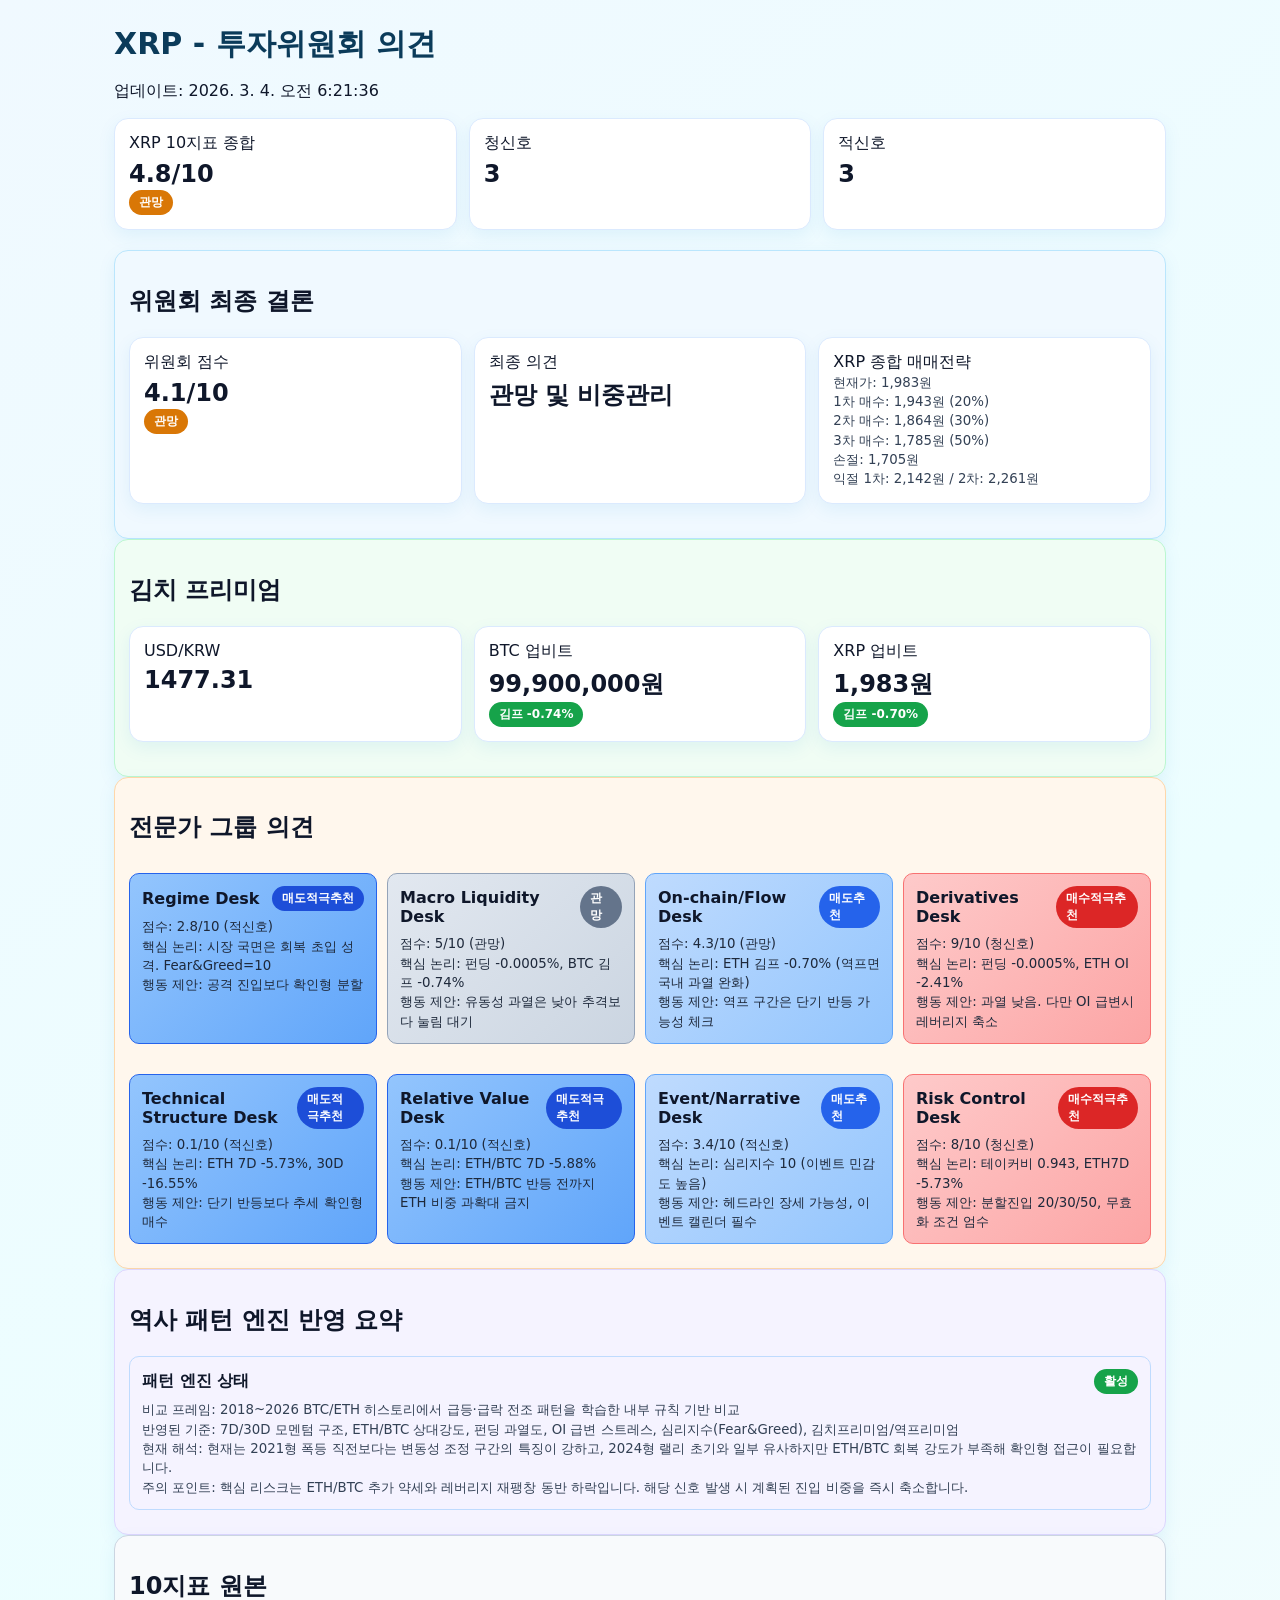
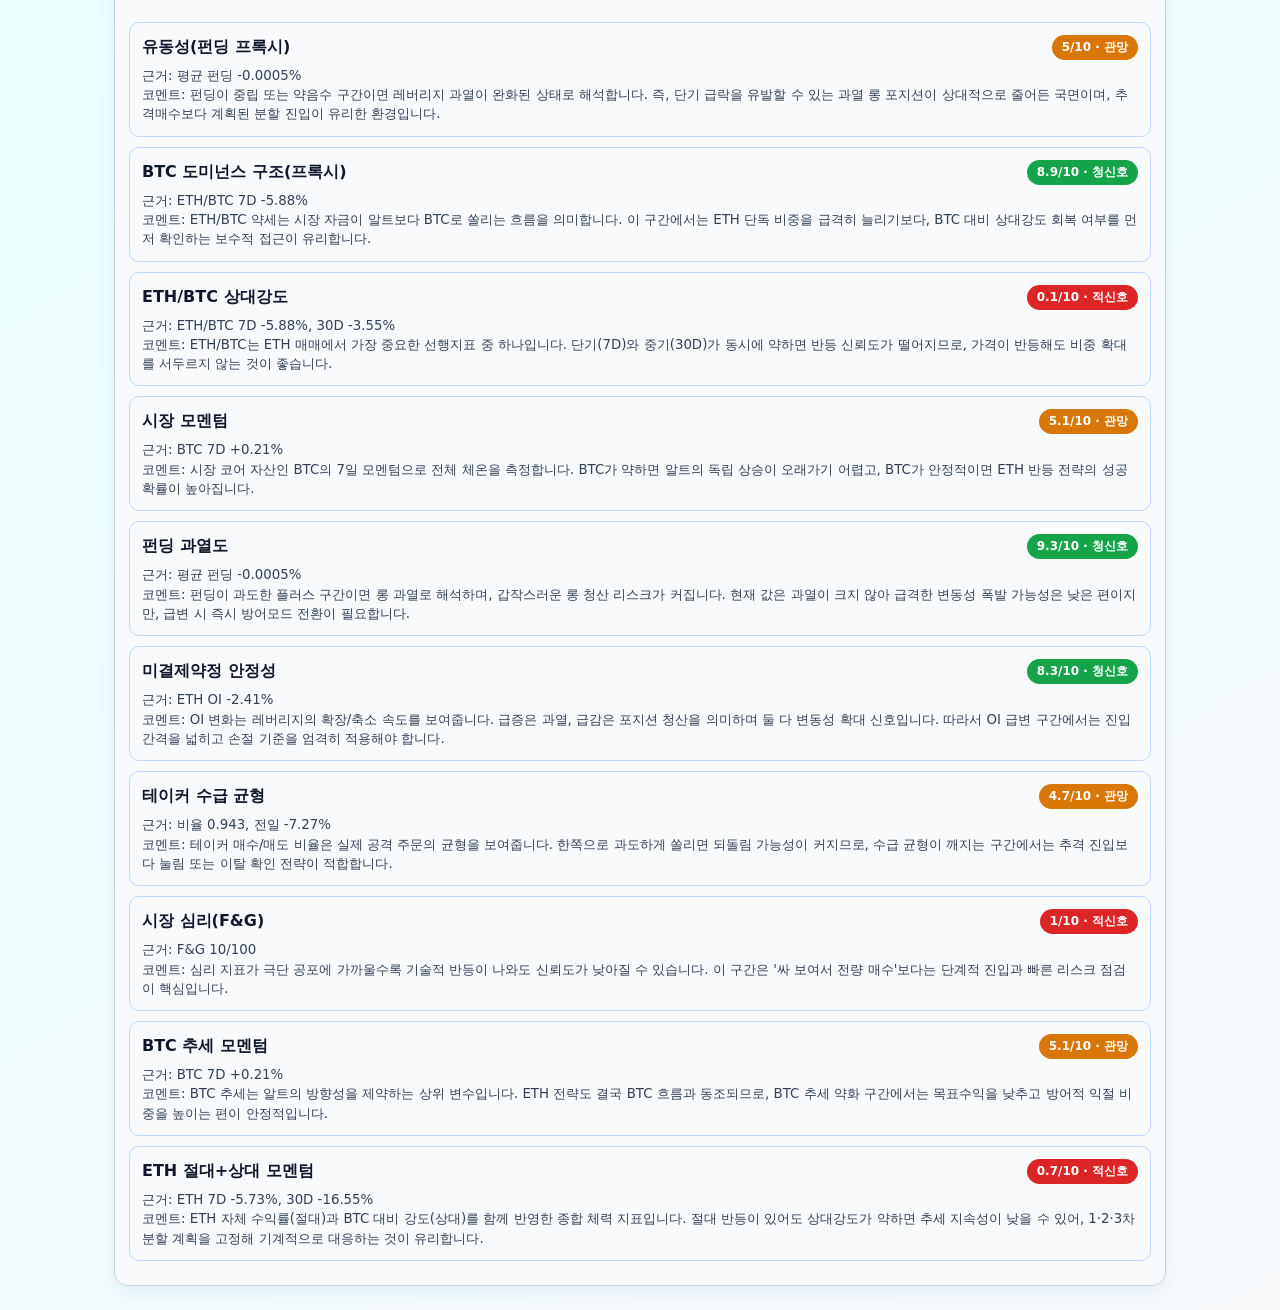
==== index.html @ 7f41475f "Differentiate section group colors and simplify expert heading" ====
<!doctype html>
<html lang="ko">
<head>
  <meta charset="UTF-8" />
  <meta name="viewport" content="width=device-width, initial-scale=1.0" />
  <title>코인 - 투자위원회 의견</title>
  <link rel="stylesheet" href="styles.css?v=9" />
</head>
<body>
  <main class="wrap">
    <header class="hero">
      <h1>🧠 ETH 투자위원회 상황실 v2</h1>
      <p id="generatedAt">로딩 중...</p>
    </header>

    <section class="summary" id="summary"></section>

    <section class="panel panel-committee">
      <h2>위원회 최종 결론</h2>
      <div id="committeeTop" class="summary"></div>
    </section>

    <section class="panel panel-kimchi">
      <h2>김치 프리미엄</h2>
      <div id="kimchi" class="summary"></div>
    </section>

    <section class="panel panel-desks">
      <h2>전문가 그룹 의견</h2>
      <div id="desks" class="desk-grid"></div>
    </section>

    <section class="panel panel-history">
      <h2>역사 패턴 엔진 반영 요약</h2>
      <div id="historyModel" class="list"></div>
    </section>

    <section class="panel panel-indicators">
      <h2>10지표 원본</h2>
      <div id="cryptoIndicators" class="list"></div>
    </section>
  </main>

  <script src="app.js?v=8"></script>
</body>
</html>
---- styles.css ----
*{box-sizing:border-box}
body{font-family:Inter,system-ui,-apple-system,Segoe UI,Roboto,sans-serif;margin:0;background:linear-gradient(145deg,#f0f9ff,#ecfeff 45%,#f8fafc);color:#0f172a}
.wrap{max-width:1100px;margin:0 auto;padding:24px}
.hero{margin-bottom:16px}.hero h1{margin:0 0 6px;font-size:30px;color:#0b3b5a}
.summary{display:grid;grid-template-columns:repeat(auto-fit,minmax(220px,1fr));gap:12px;margin:14px 0 20px}
.card,.panel{background:#ffffff;border:1px solid #dbeafe;border-radius:14px;padding:14px;box-shadow:0 6px 18px rgba(2,132,199,.08)}
.panel-committee{background:#f0f9ff;border-color:#bae6fd}
.panel-kimchi{background:#f0fdf4;border-color:#bbf7d0}
.panel-desks{background:#fff7ed;border-color:#fed7aa}
.panel-history{background:#f5f3ff;border-color:#ddd6fe}
.panel-indicators{background:#f8fafc;border-color:#cbd5e1}
.card h3{margin:6px 0 2px;font-size:24px;color:#0f172a}
.badge{display:inline-block;padding:4px 10px;border-radius:999px;font-size:12px;font-weight:800;color:#fff}
.g{background:#16a34a}.w{background:#d97706}.r{background:#dc2626}
.desk-grid{display:grid;grid-template-columns:repeat(4,1fr);gap:10px}
@media (max-width:1000px){.desk-grid{grid-template-columns:repeat(2,1fr)}}
@media (max-width:620px){.desk-grid{grid-template-columns:1fr}}
.list .item,.desk-item{padding:12px;border-radius:10px;border:1px solid #bfdbfe;margin:10px 0}
.item .top,.desk-item .top{display:flex;justify-content:space-between;gap:8px;align-items:center;margin-bottom:6px}
small{color:#334155;display:block;line-height:1.45}
ul{margin:6px 0 0 18px;padding:0}

/* 전문가 칸 전체 색상 */
.rec-strong-buy{background:linear-gradient(135deg,#fecaca,#fca5a5);border-color:#f87171}
.rec-buy{background:linear-gradient(135deg,#fde68a,#fcd34d);border-color:#f59e0b}
.rec-hold{background:linear-gradient(135deg,#e2e8f0,#cbd5e1);border-color:#94a3b8}
.rec-sell{background:linear-gradient(135deg,#bfdbfe,#93c5fd);border-color:#60a5fa}
.rec-strong-sell{background:linear-gradient(135deg,#93c5fd,#60a5fa);border-color:#2563eb}

.rec-strong-buy .badge{background:#dc2626}
.rec-buy .badge{background:#d97706}
.rec-hold .badge{background:#64748b}
.rec-sell .badge{background:#2563eb}
.rec-strong-sell .badge{background:#1d4ed8}

.rec-strong-buy small,.rec-buy small,.rec-hold small,.rec-sell small,.rec-strong-sell small{color:#1e293b}
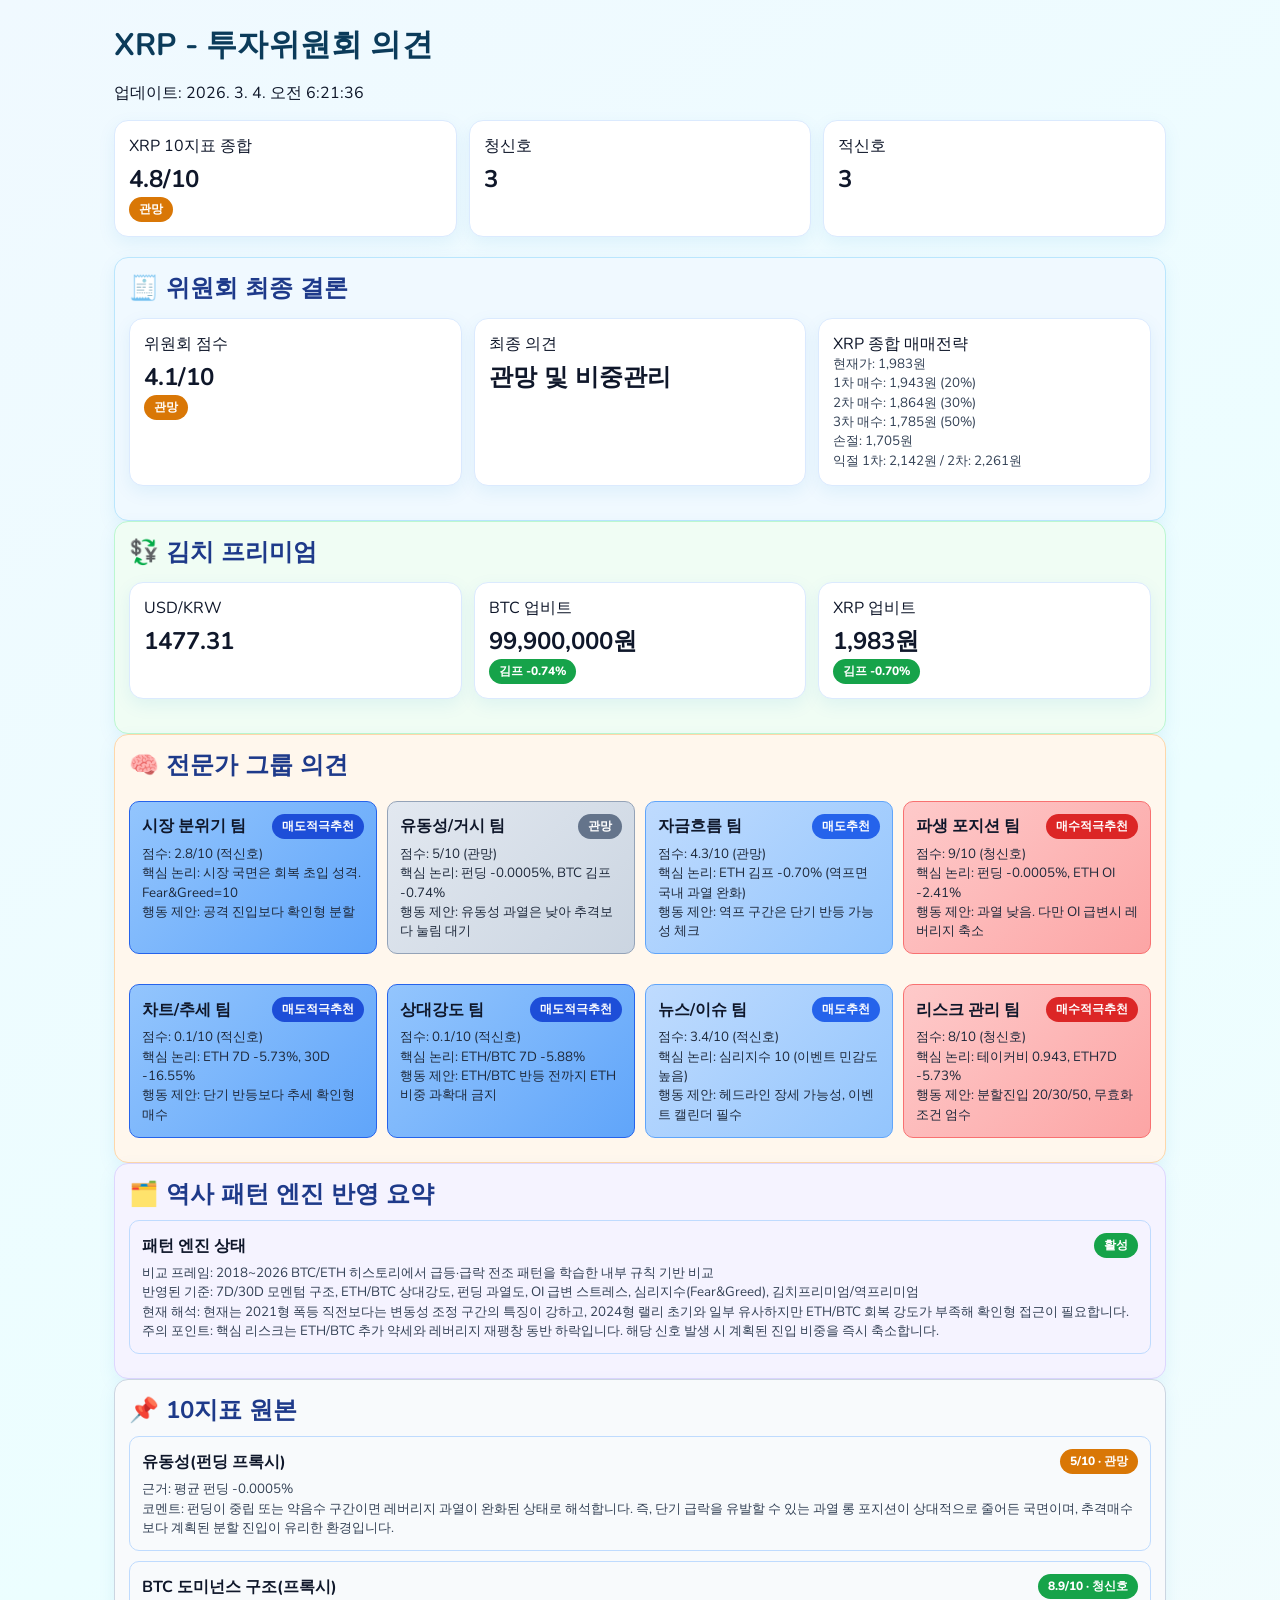
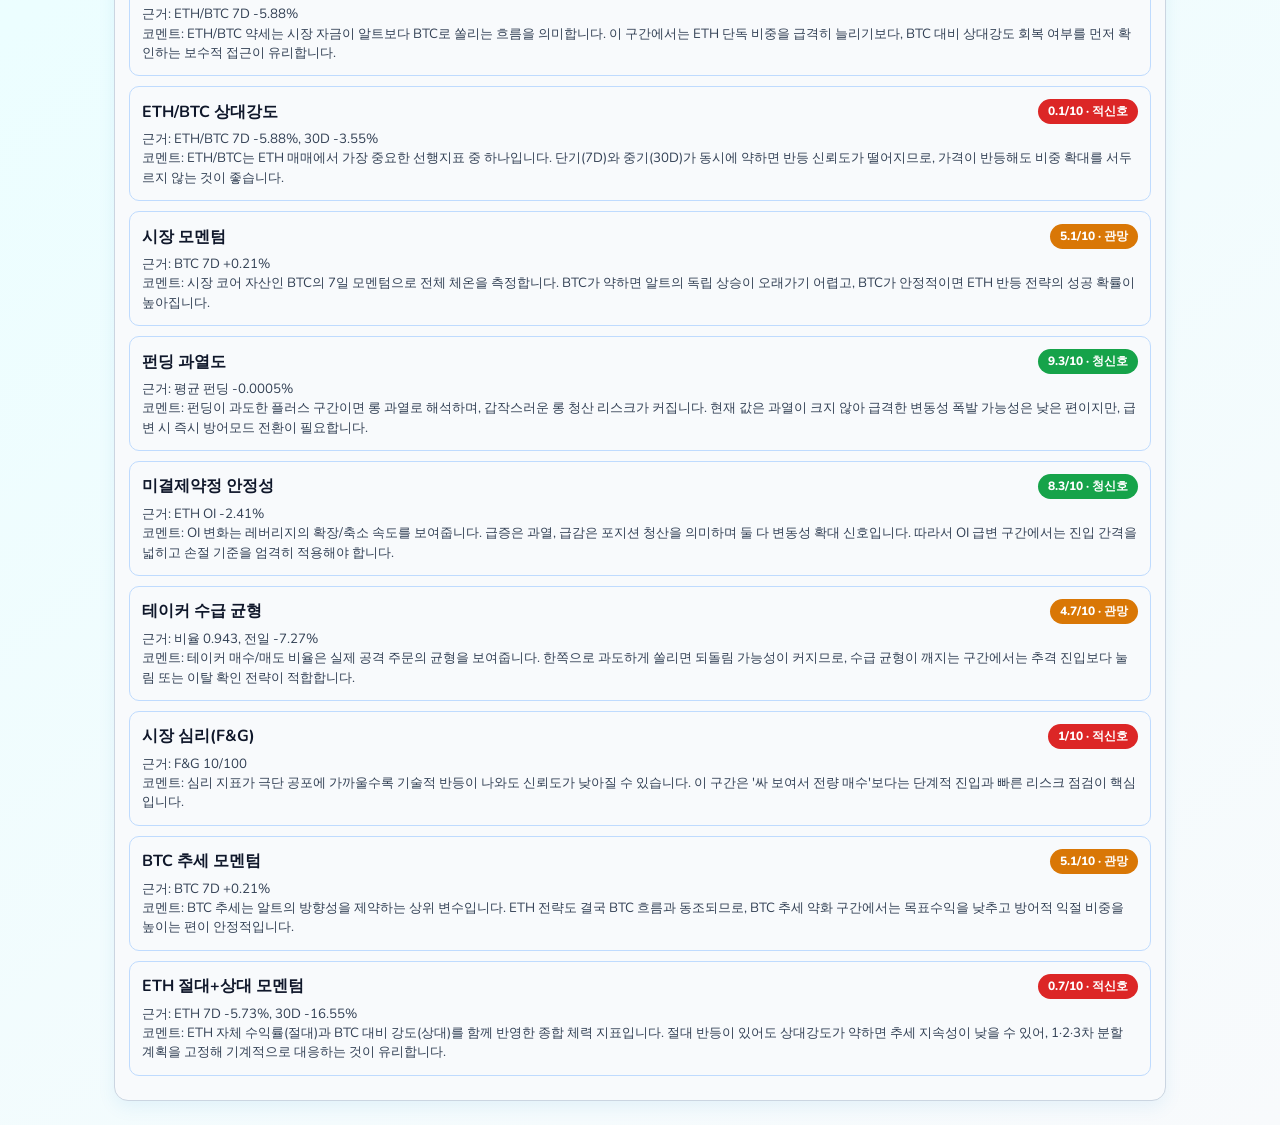
==== commit c15414b4: "Add friendly icons, cute font, improved text colors, and beginner-friendly desk names" ====
--- a/index.html
+++ b/index.html
@@ -4,7 +4,10 @@
   <meta charset="UTF-8" />
   <meta name="viewport" content="width=device-width, initial-scale=1.0" />
   <title>코인 - 투자위원회 의견</title>
-  <link rel="stylesheet" href="styles.css?v=9" />
+  <link rel="preconnect" href="https://fonts.googleapis.com">
+  <link rel="preconnect" href="https://fonts.gstatic.com" crossorigin>
+  <link href="https://fonts.googleapis.com/css2?family=Nunito:wght@400;600;700;800&display=swap" rel="stylesheet">
+  <link rel="stylesheet" href="styles.css?v=10" />
 </head>
 <body>
   <main class="wrap">
@@ -16,31 +19,31 @@
     <section class="summary" id="summary"></section>
 
     <section class="panel panel-committee">
-      <h2>위원회 최종 결론</h2>
+      <h2>🧾 위원회 최종 결론</h2>
       <div id="committeeTop" class="summary"></div>
     </section>
 
     <section class="panel panel-kimchi">
-      <h2>김치 프리미엄</h2>
+      <h2>💱 김치 프리미엄</h2>
       <div id="kimchi" class="summary"></div>
     </section>
 
     <section class="panel panel-desks">
-      <h2>전문가 그룹 의견</h2>
+      <h2>🧠 전문가 그룹 의견</h2>
       <div id="desks" class="desk-grid"></div>
     </section>
 
     <section class="panel panel-history">
-      <h2>역사 패턴 엔진 반영 요약</h2>
+      <h2>🗂️ 역사 패턴 엔진 반영 요약</h2>
       <div id="historyModel" class="list"></div>
     </section>
 
     <section class="panel panel-indicators">
-      <h2>10지표 원본</h2>
+      <h2>📌 10지표 원본</h2>
       <div id="cryptoIndicators" class="list"></div>
     </section>
   </main>
 
-  <script src="app.js?v=8"></script>
+  <script src="app.js?v=10"></script>
 </body>
 </html>
--- a/styles.css
+++ b/styles.css
@@ -1,9 +1,10 @@
 *{box-sizing:border-box}
-body{font-family:Inter,system-ui,-apple-system,Segoe UI,Roboto,sans-serif;margin:0;background:linear-gradient(145deg,#f0f9ff,#ecfeff 45%,#f8fafc);color:#0f172a}
+body{font-family:'Nunito',Inter,system-ui,-apple-system,Segoe UI,Roboto,sans-serif;margin:0;background:linear-gradient(145deg,#f0f9ff,#ecfeff 45%,#f8fafc);color:#0f172a}
 .wrap{max-width:1100px;margin:0 auto;padding:24px}
-.hero{margin-bottom:16px}.hero h1{margin:0 0 6px;font-size:30px;color:#0b3b5a}
+.hero{margin-bottom:16px}.hero h1{margin:0 0 6px;font-size:31px;color:#0b3b5a;letter-spacing:.2px}
 .summary{display:grid;grid-template-columns:repeat(auto-fit,minmax(220px,1fr));gap:12px;margin:14px 0 20px}
 .card,.panel{background:#ffffff;border:1px solid #dbeafe;border-radius:14px;padding:14px;box-shadow:0 6px 18px rgba(2,132,199,.08)}
+.panel h2{margin:0 0 10px;color:#1e3a8a}
 .panel-committee{background:#f0f9ff;border-color:#bae6fd}
 .panel-kimchi{background:#f0fdf4;border-color:#bbf7d0}
 .panel-desks{background:#fff7ed;border-color:#fed7aa}
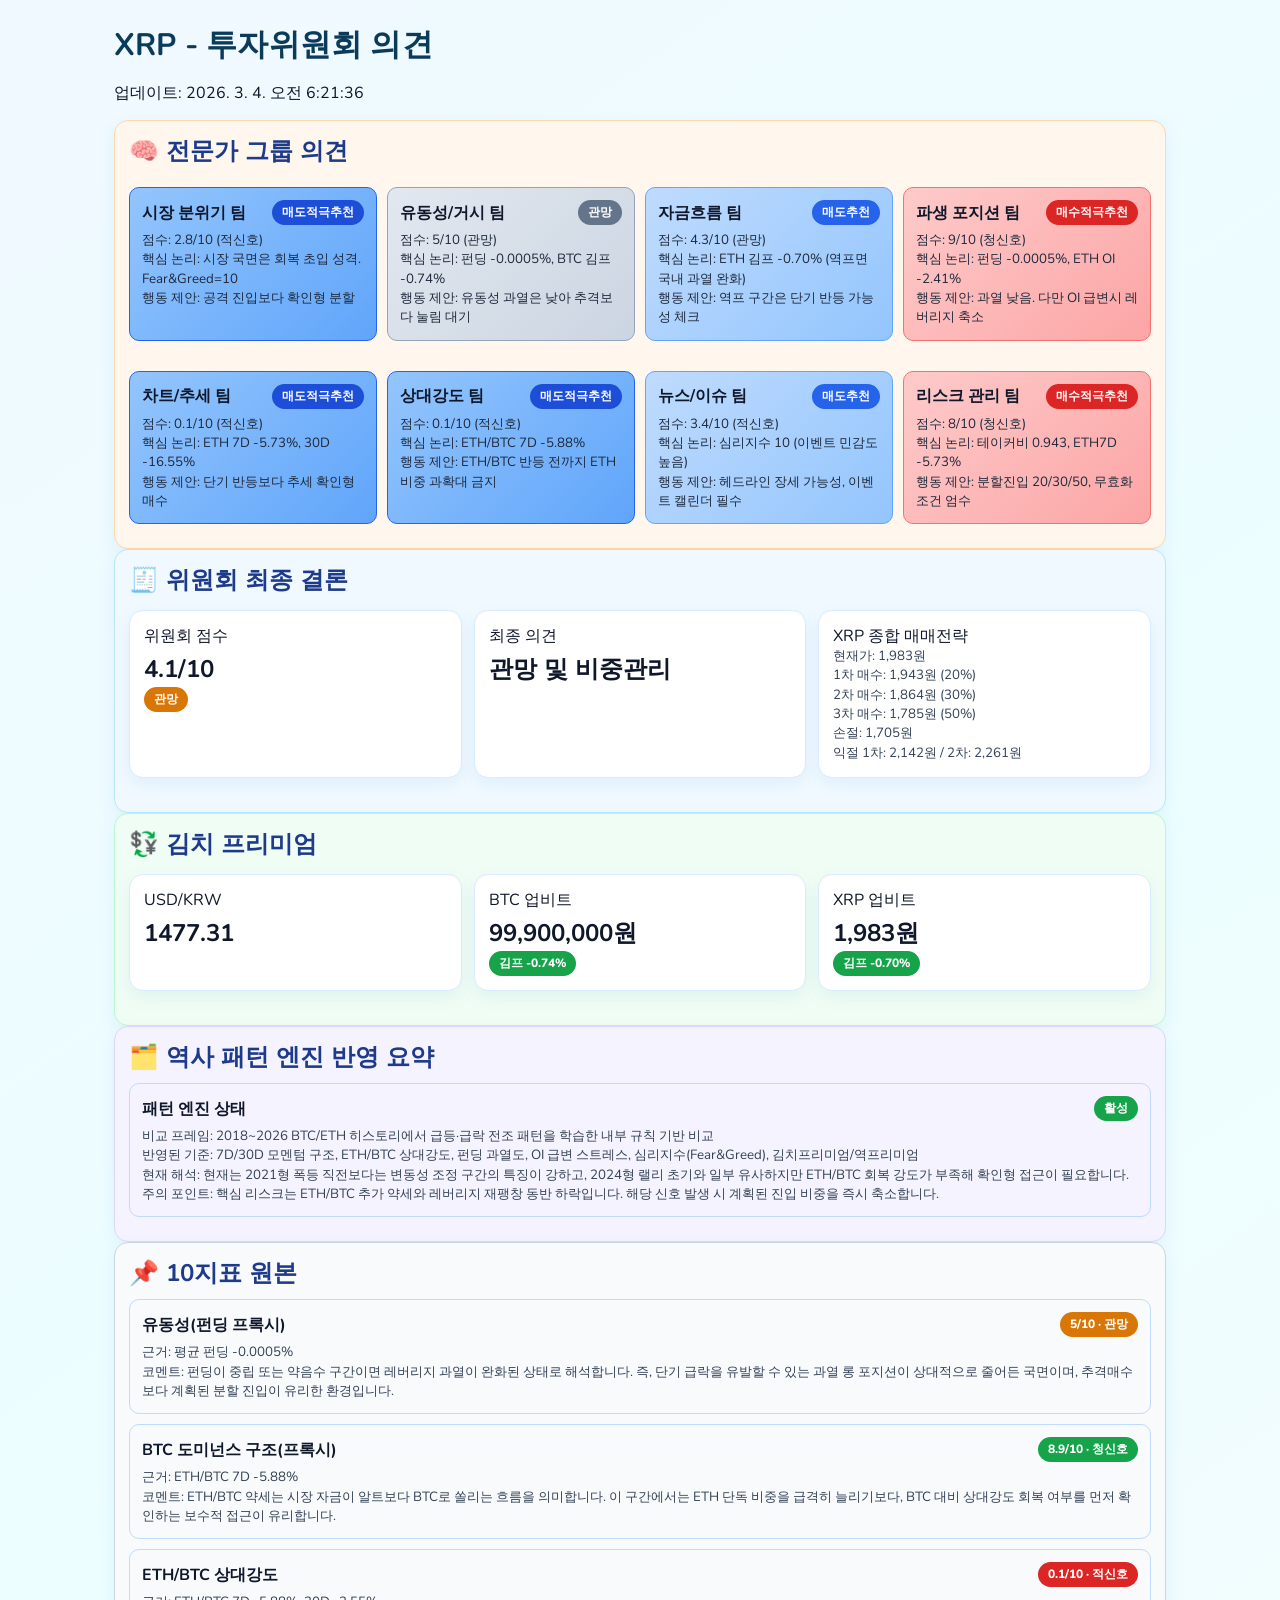
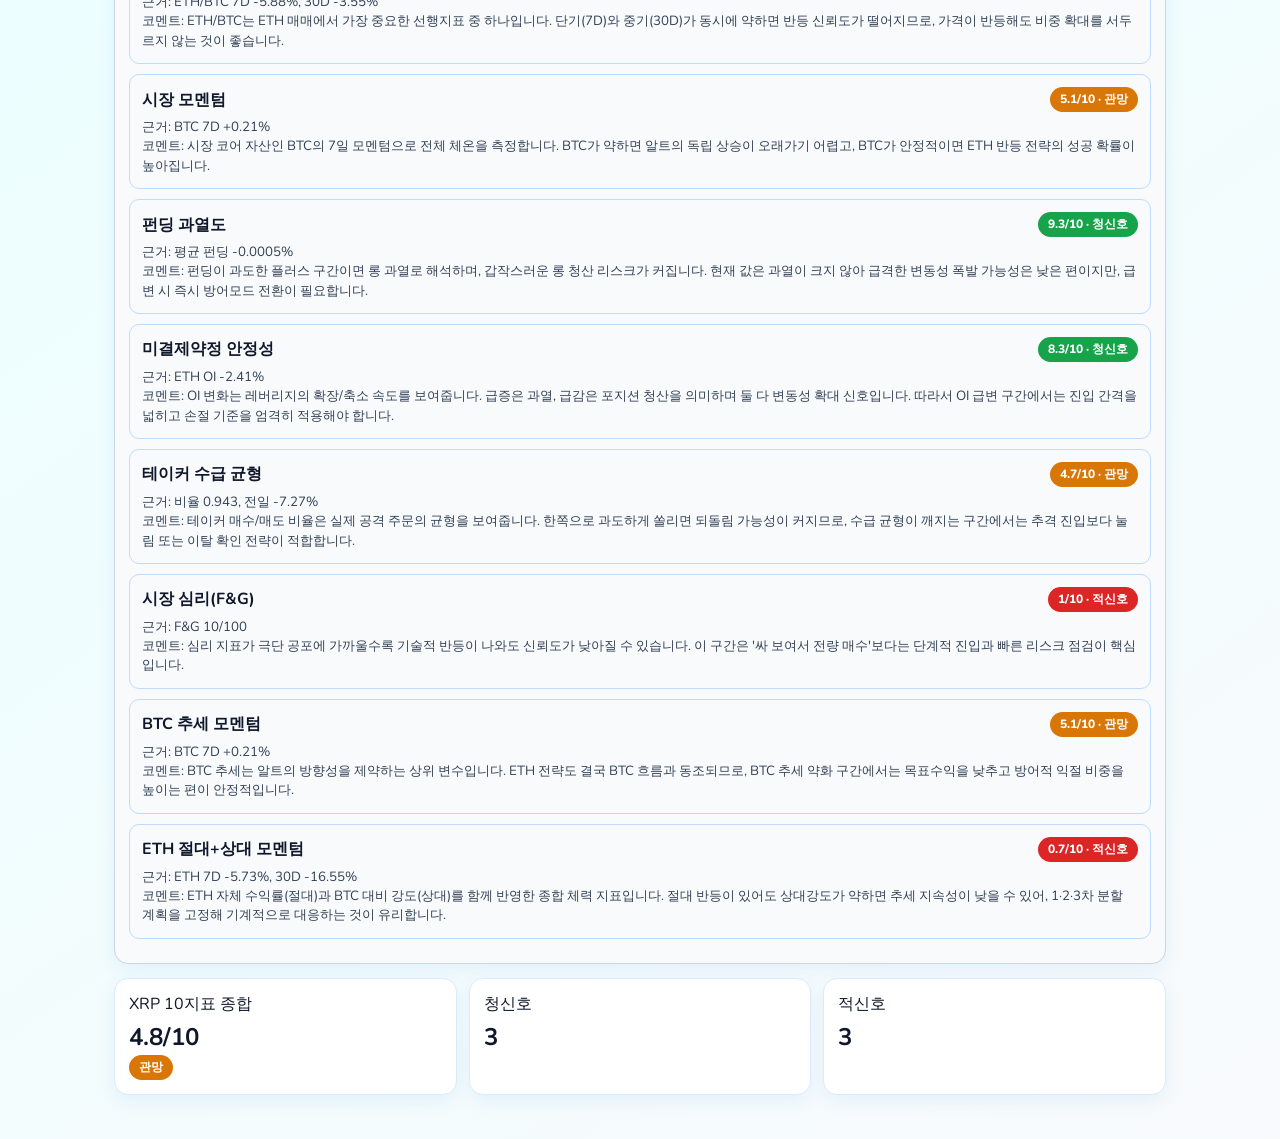
==== commit e1bc8b91: "Reorder dashboard sections by priority and move summary to bottom" ====
--- a/index.html
+++ b/index.html
@@ -7,7 +7,7 @@
   <link rel="preconnect" href="https://fonts.googleapis.com">
   <link rel="preconnect" href="https://fonts.gstatic.com" crossorigin>
   <link href="https://fonts.googleapis.com/css2?family=Nunito:wght@400;600;700;800&display=swap" rel="stylesheet">
-  <link rel="stylesheet" href="styles.css?v=10" />
+  <link rel="stylesheet" href="styles.css?v=11" />
 </head>
 <body>
   <main class="wrap">
@@ -16,7 +16,10 @@
       <p id="generatedAt">로딩 중...</p>
     </header>
 
-    <section class="summary" id="summary"></section>
+    <section class="panel panel-desks">
+      <h2>🧠 전문가 그룹 의견</h2>
+      <div id="desks" class="desk-grid"></div>
+    </section>
 
     <section class="panel panel-committee">
       <h2>🧾 위원회 최종 결론</h2>
@@ -28,11 +31,6 @@
       <div id="kimchi" class="summary"></div>
     </section>
 
-    <section class="panel panel-desks">
-      <h2>🧠 전문가 그룹 의견</h2>
-      <div id="desks" class="desk-grid"></div>
-    </section>
-
     <section class="panel panel-history">
       <h2>🗂️ 역사 패턴 엔진 반영 요약</h2>
       <div id="historyModel" class="list"></div>
@@ -42,8 +40,10 @@
       <h2>📌 10지표 원본</h2>
       <div id="cryptoIndicators" class="list"></div>
     </section>
+
+    <section class="summary" id="summary"></section>
   </main>
 
-  <script src="app.js?v=10"></script>
+  <script src="app.js?v=11"></script>
 </body>
 </html>
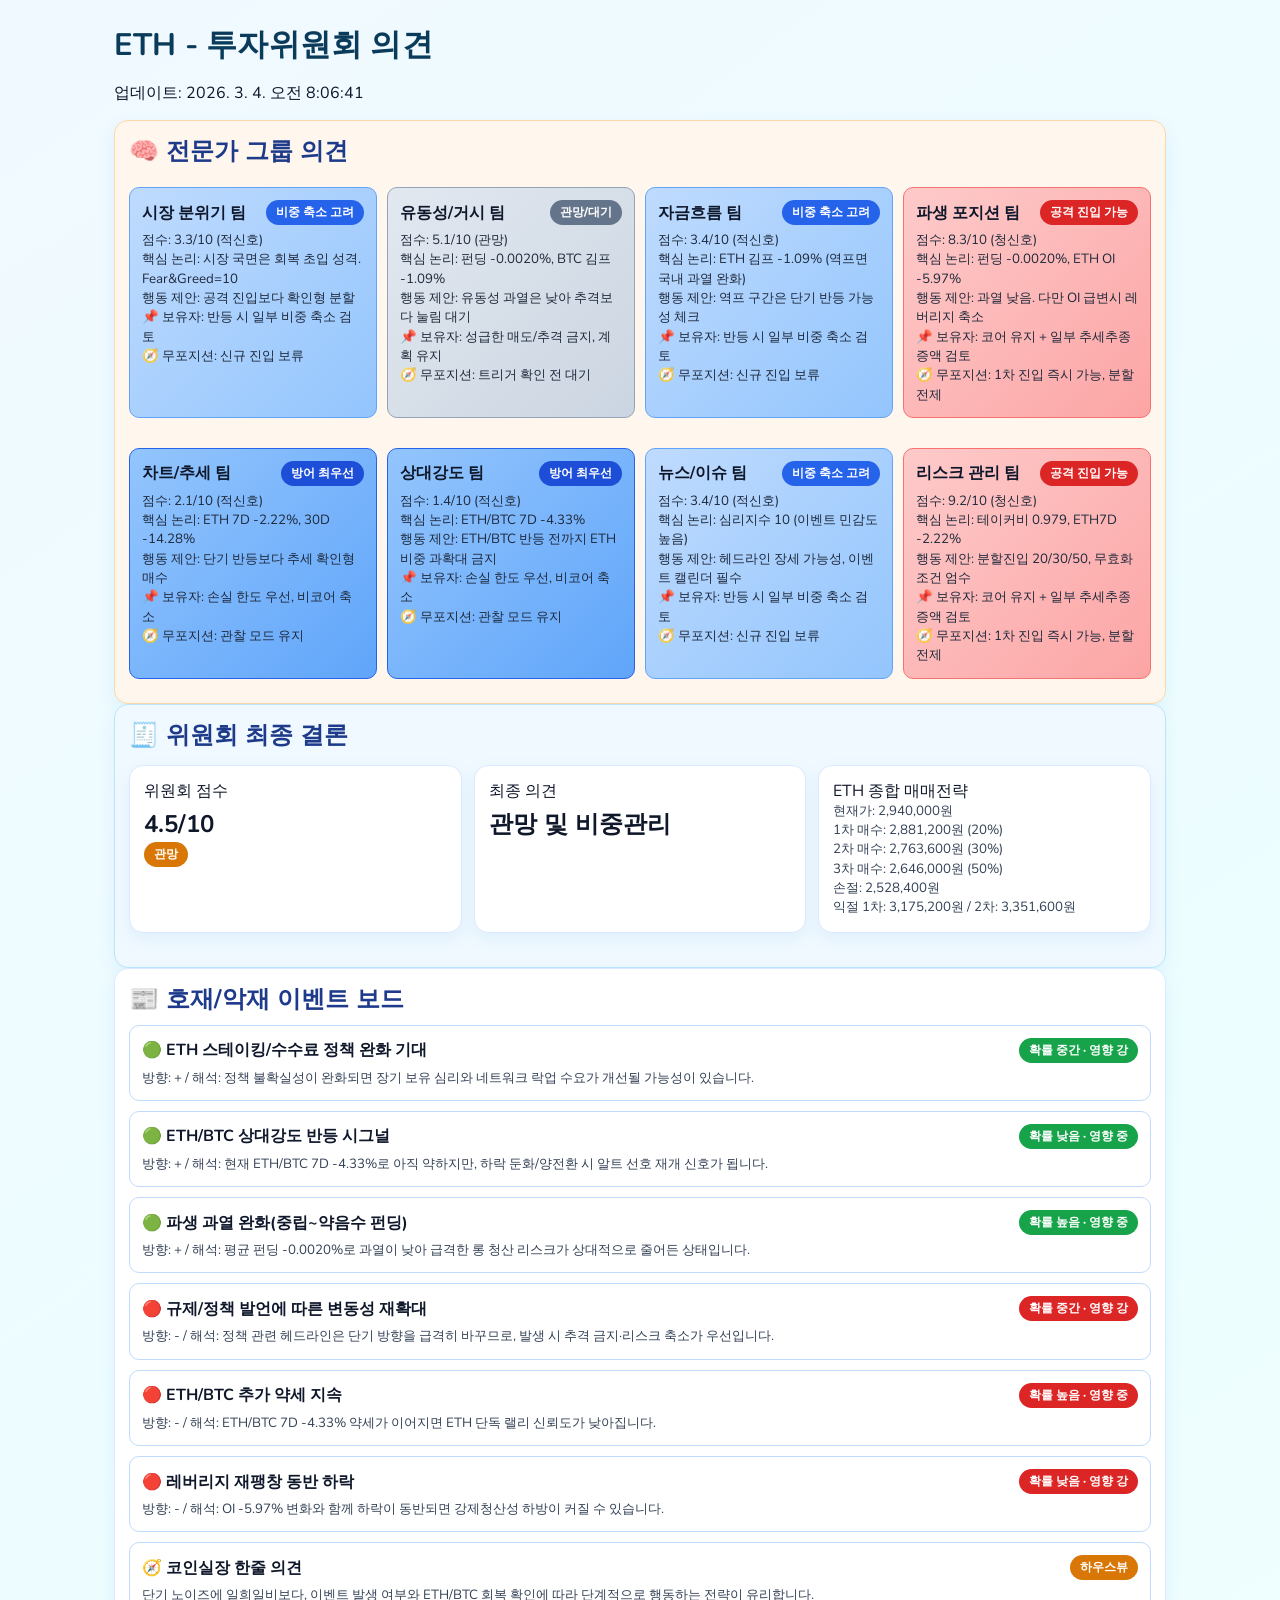
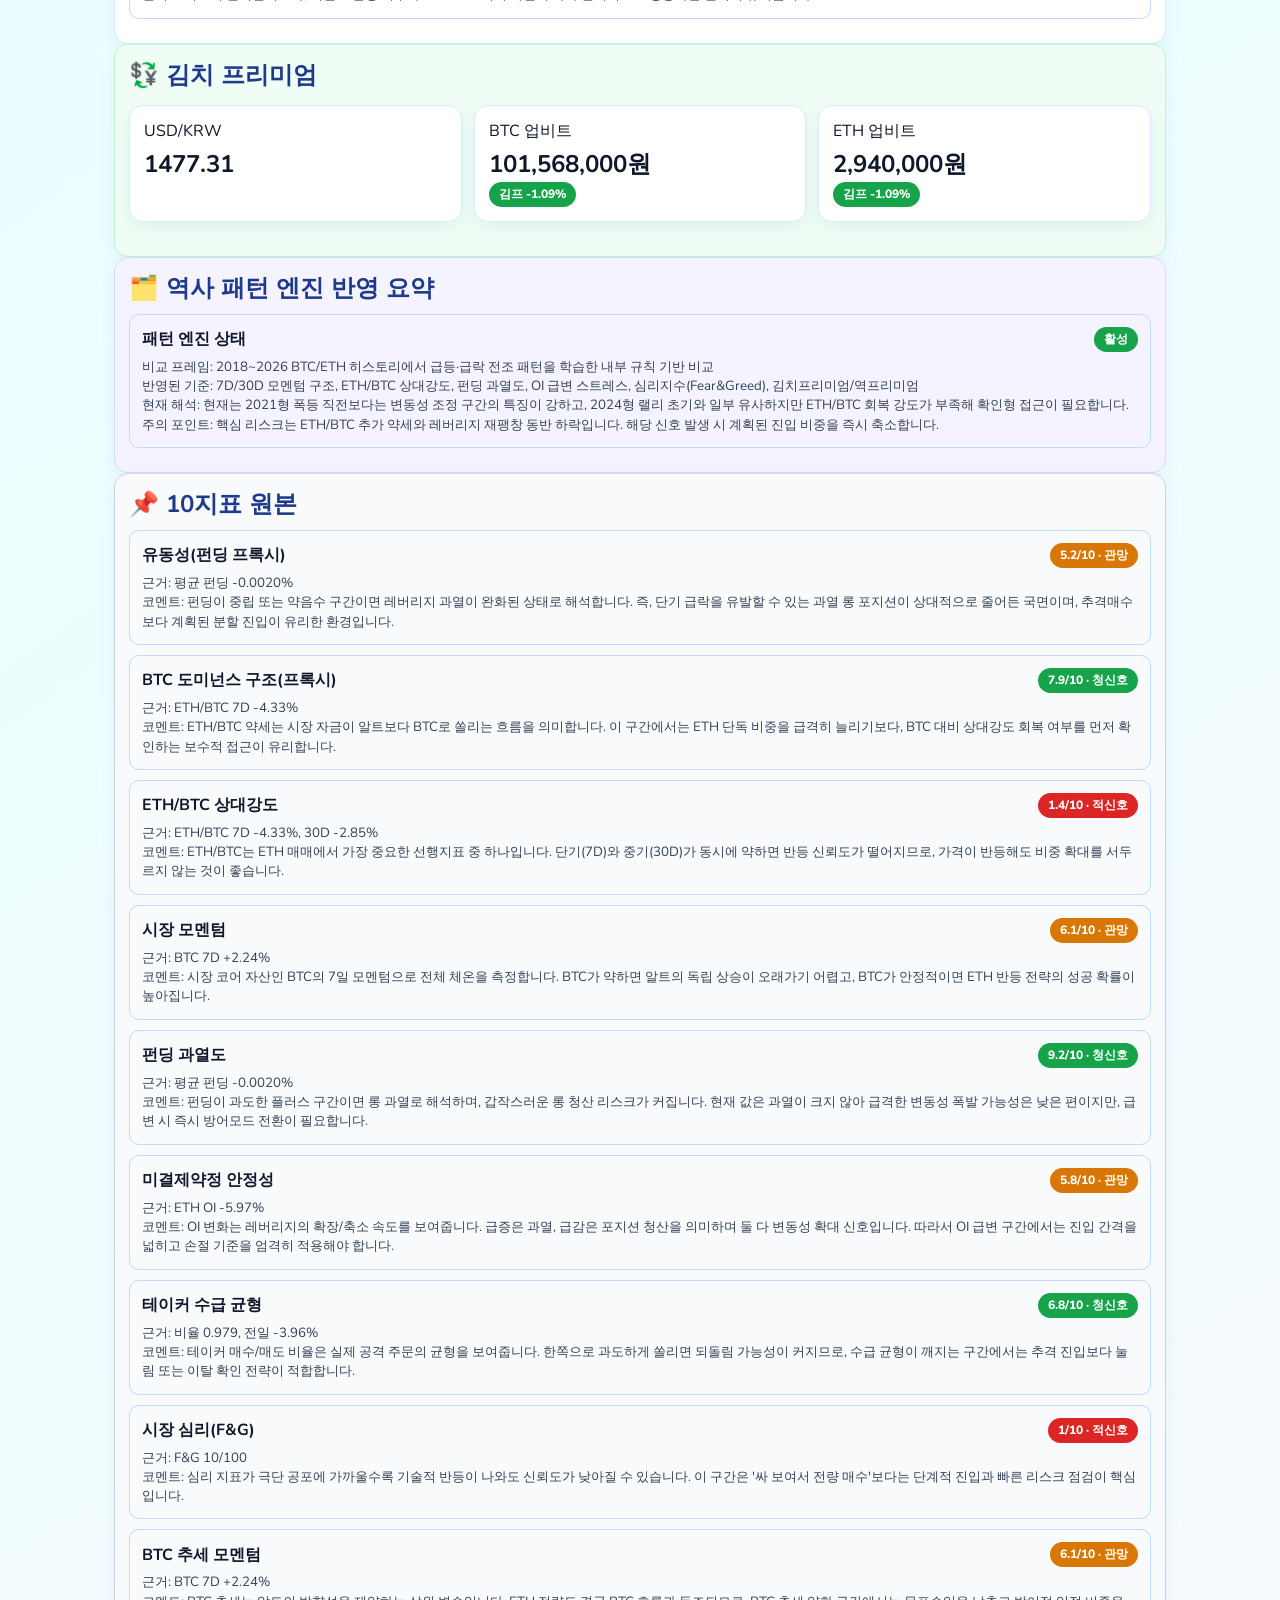
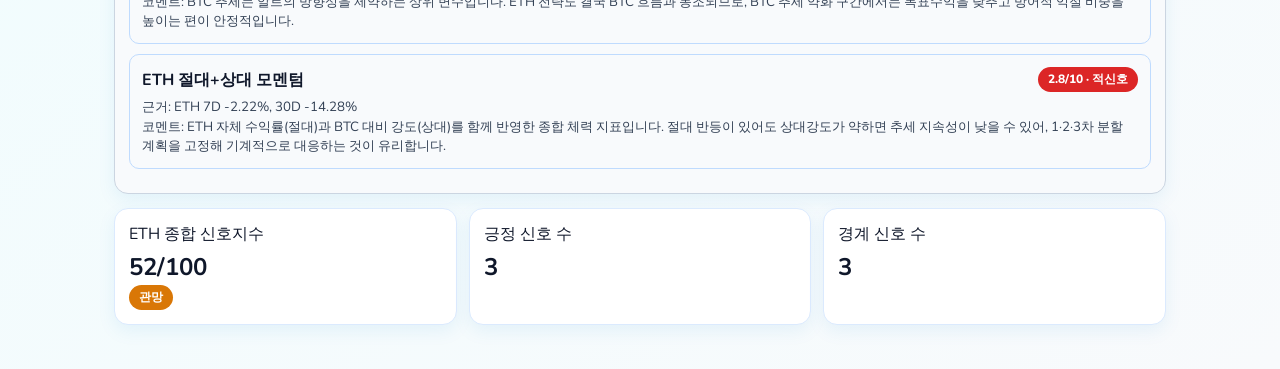
==== commit 74eae6b7: "Add bullish/bearish catalyst board to crypto committee and briefing pipeline" ====
--- a/index.html
+++ b/index.html
@@ -26,6 +26,11 @@
       <div id="committeeTop" class="summary"></div>
     </section>
 
+    <section class="panel panel-catalysts">
+      <h2>📰 호재/악재 이벤트 보드</h2>
+      <div id="catalysts" class="list"></div>
+    </section>
+
     <section class="panel panel-kimchi">
       <h2>💱 김치 프리미엄</h2>
       <div id="kimchi" class="summary"></div>
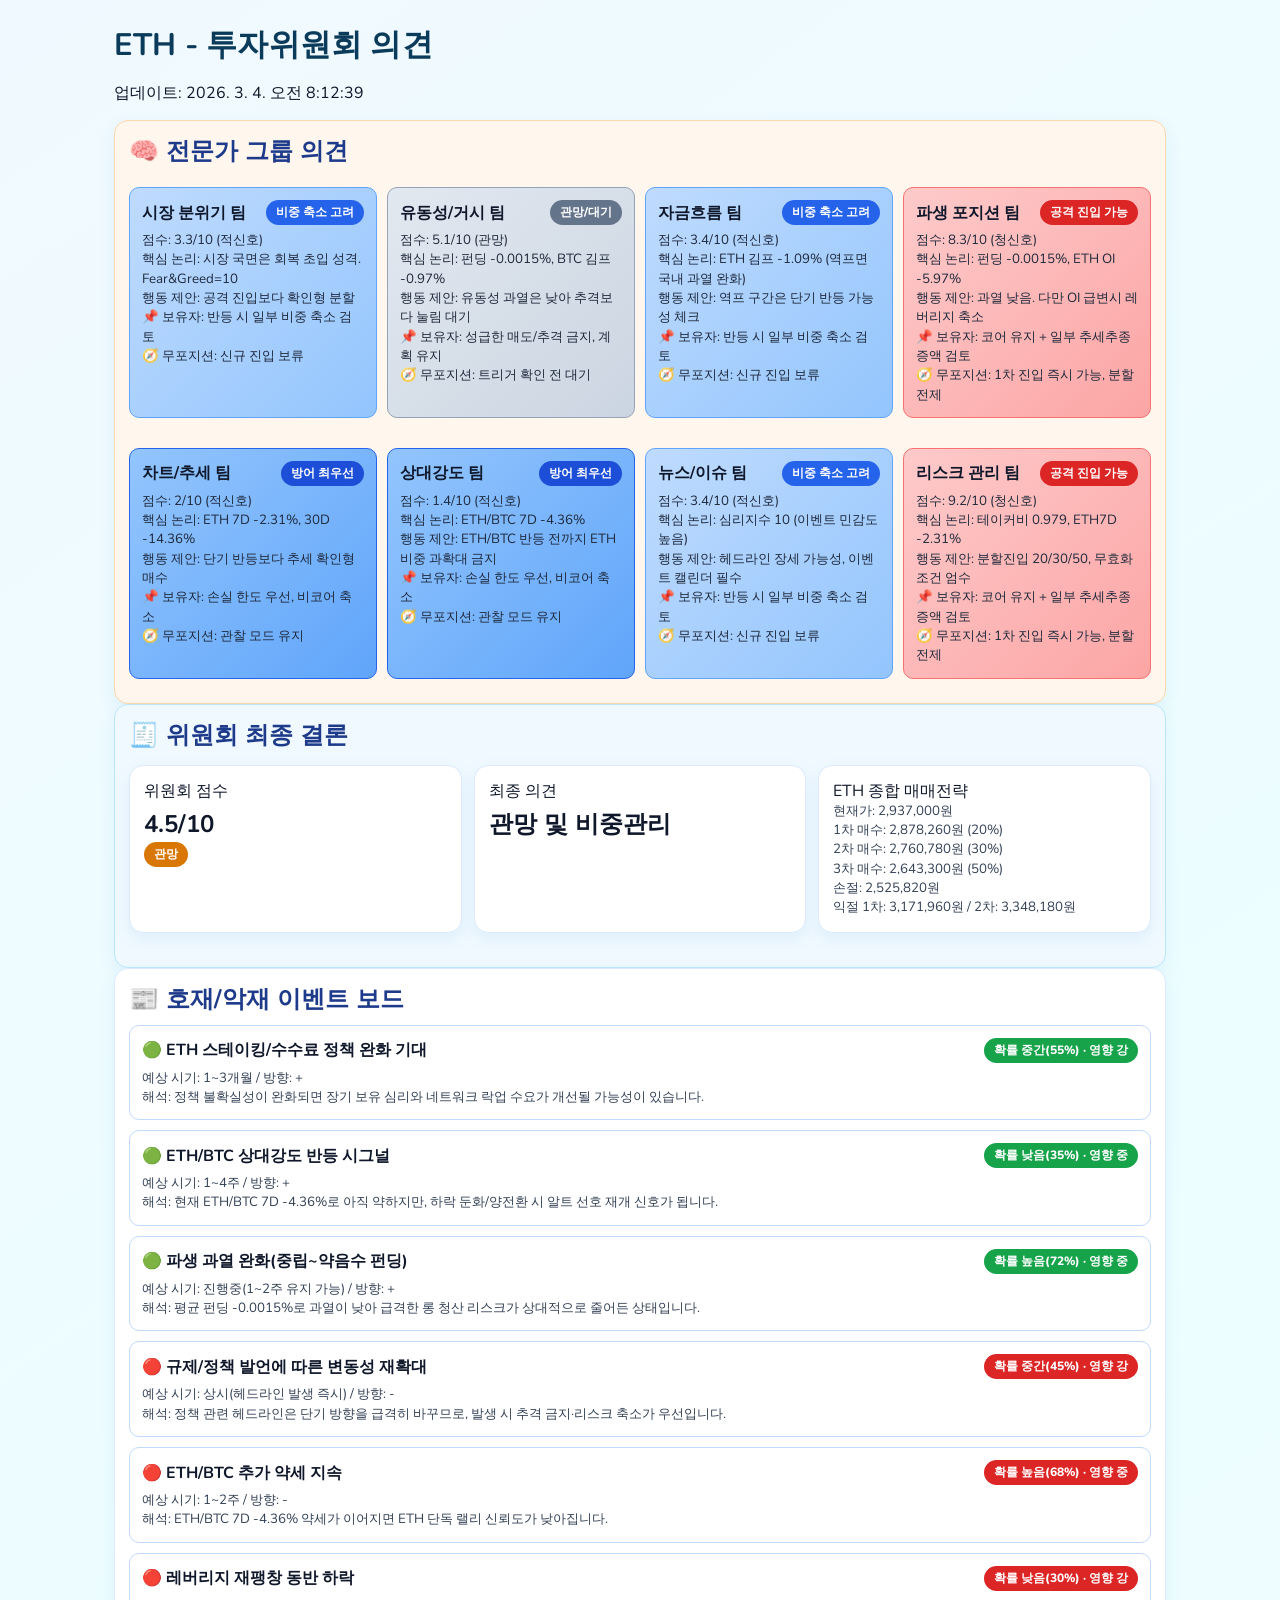
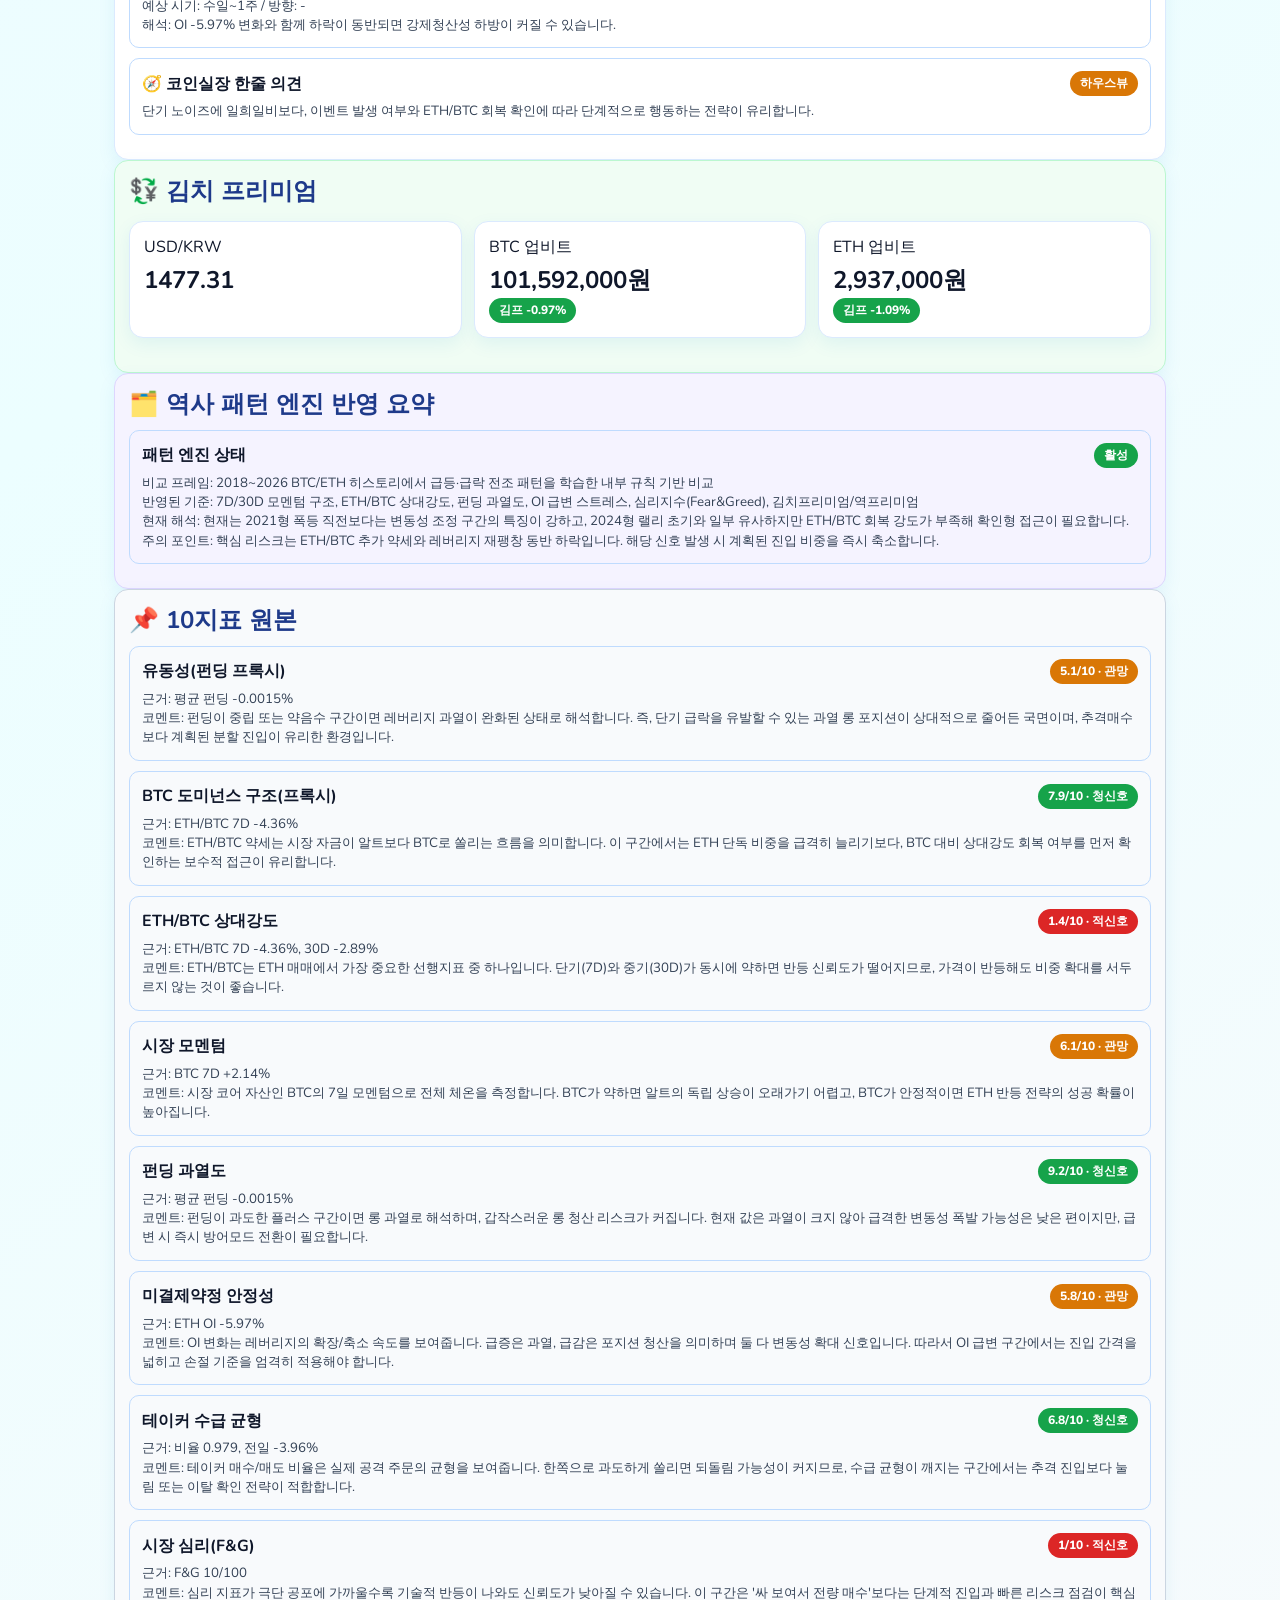
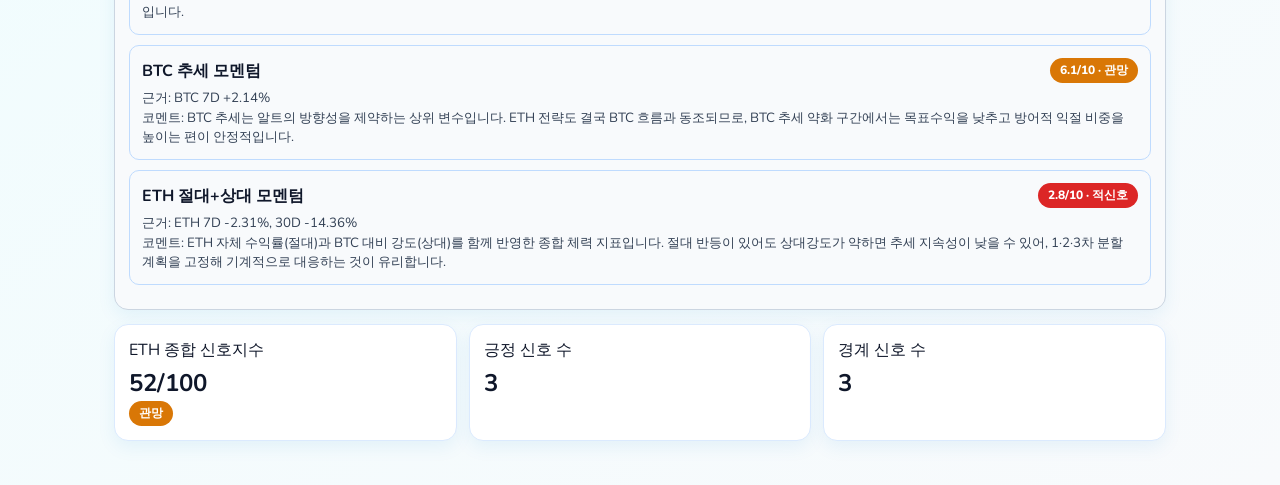
==== commit d9f1e727: "Force cache bust for catalyst percent+ETA rollout" ====
--- a/index.html
+++ b/index.html
@@ -49,6 +49,6 @@
     <section class="summary" id="summary"></section>
   </main>
 
-  <script src="app.js?v=11"></script>
+  <script src="app.js?v=13"></script>
 </body>
 </html>
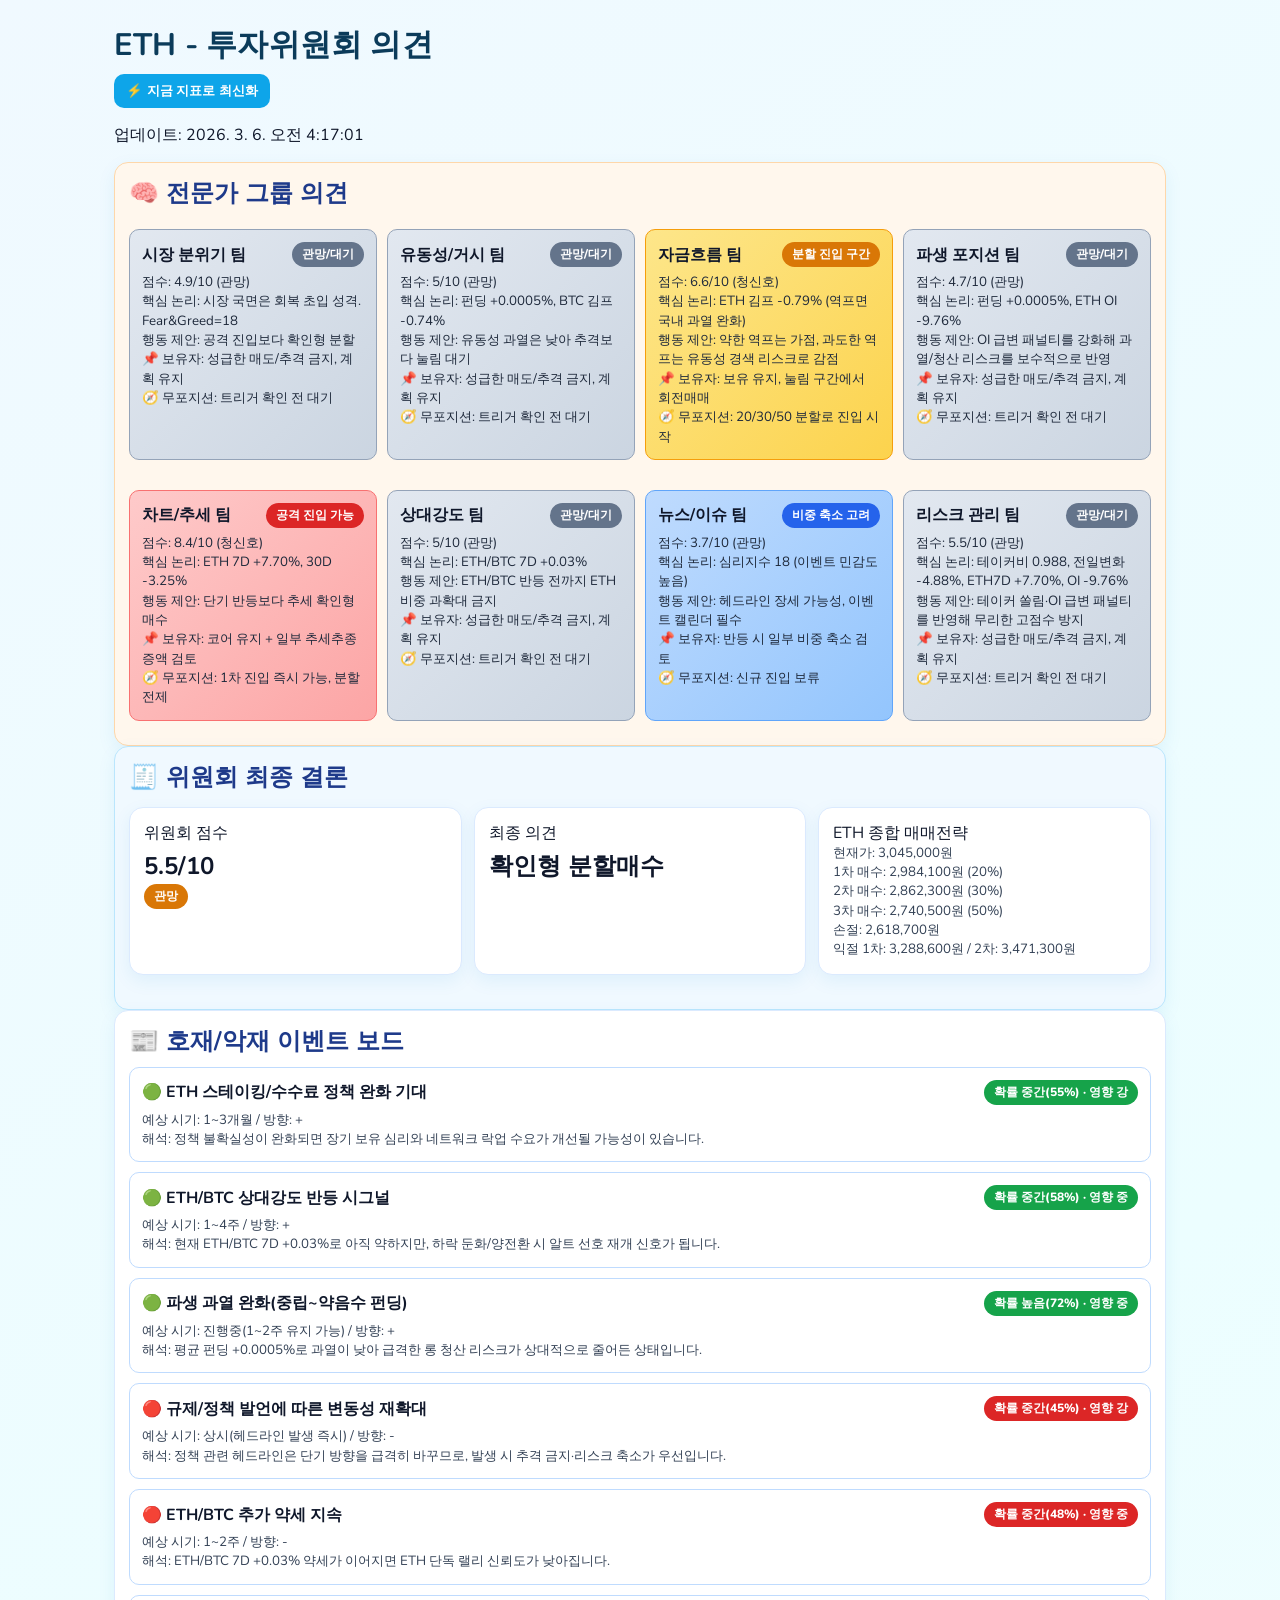
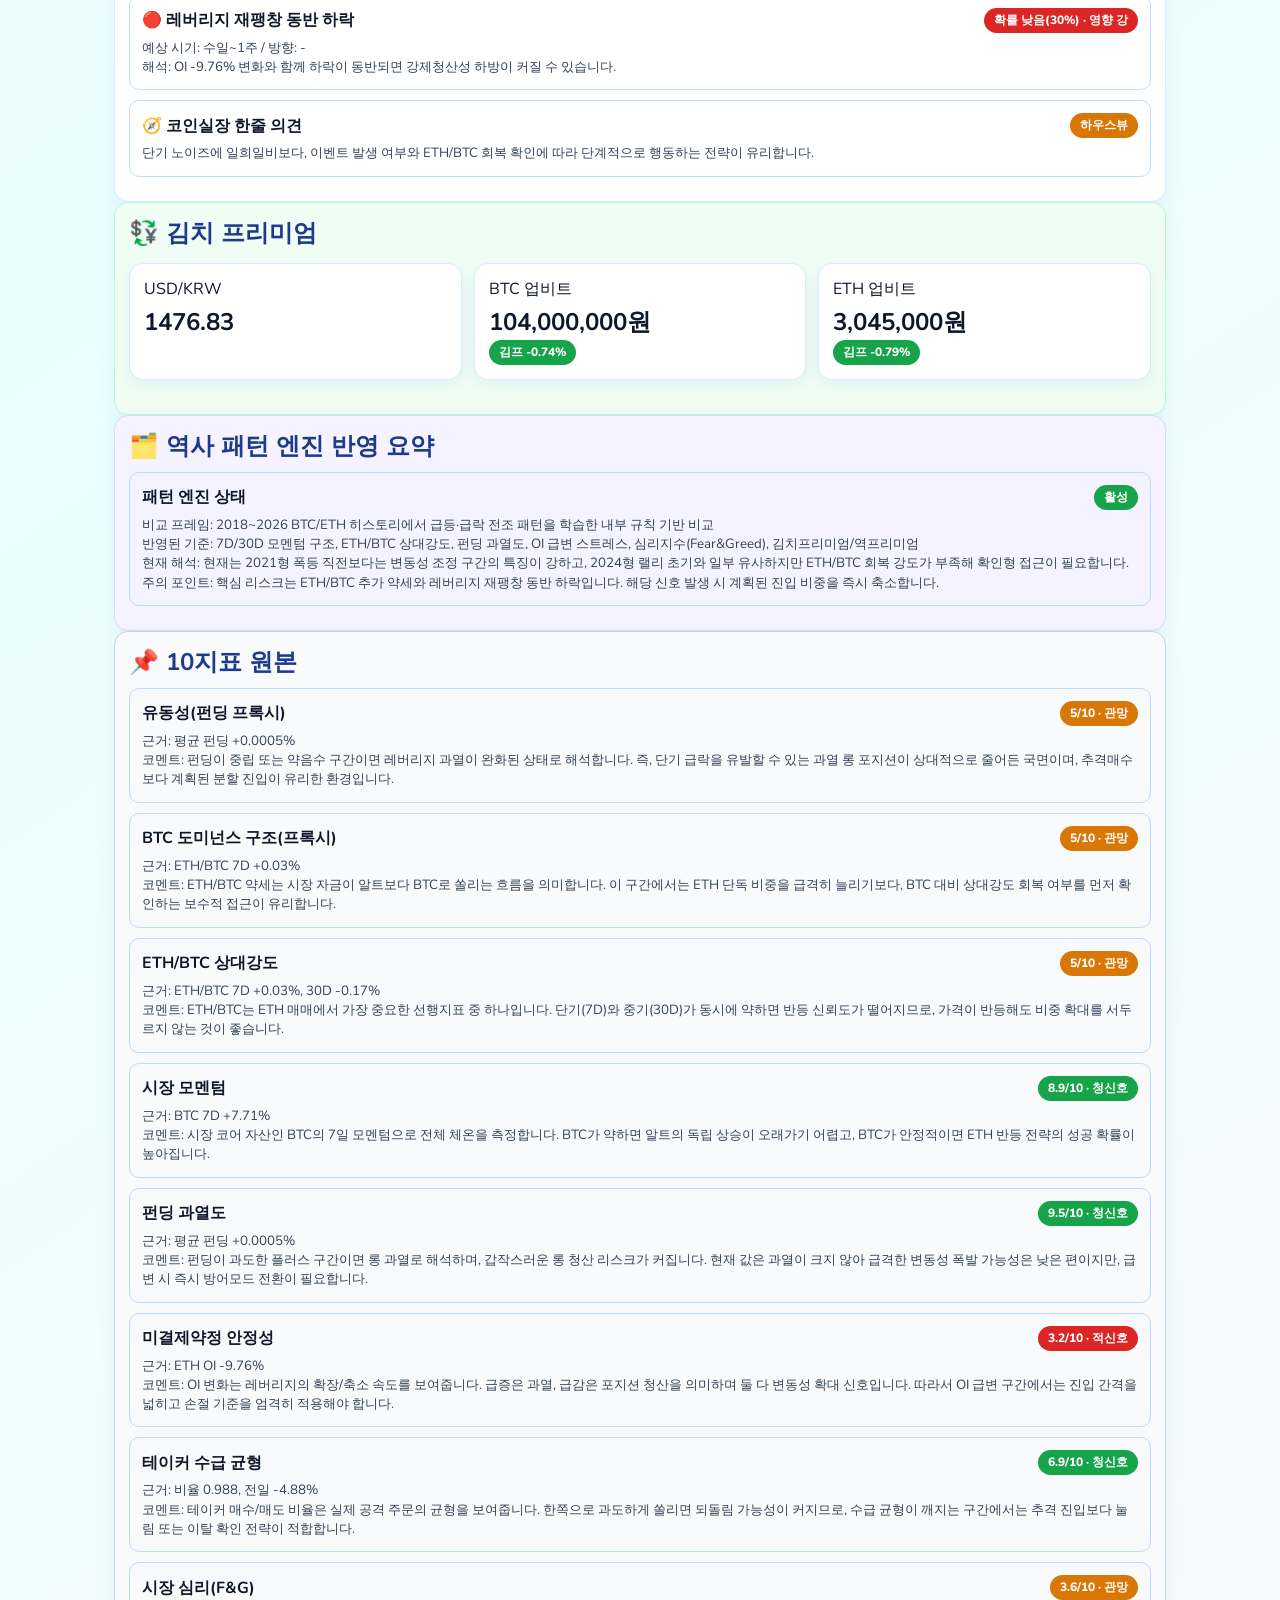
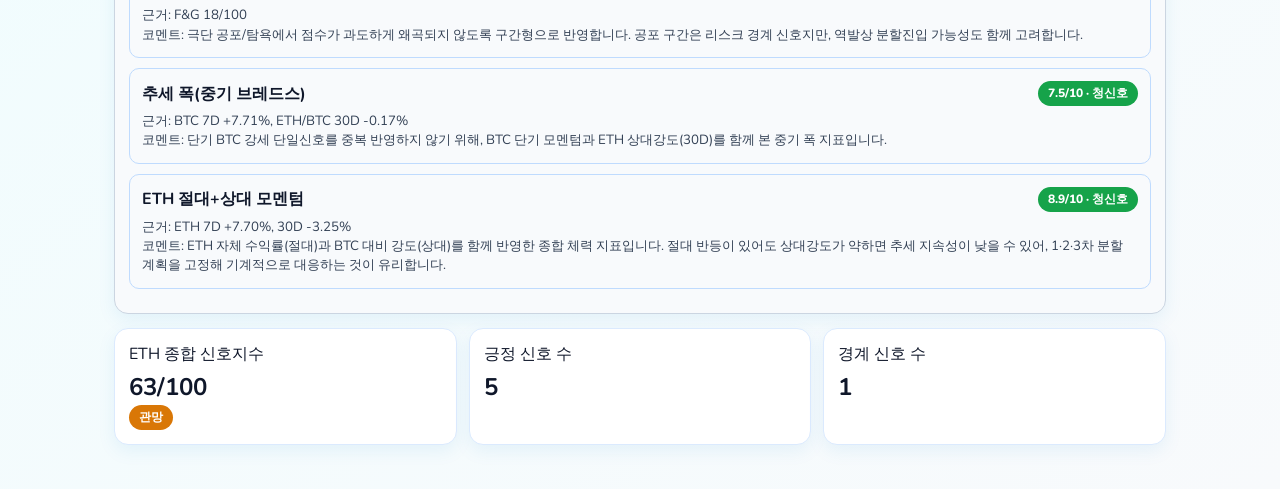
==== commit b4b65fb8: "feat: add one-click live refresh button with minimal local refresh API" ====
--- a/index.html
+++ b/index.html
@@ -13,6 +13,10 @@
   <main class="wrap">
     <header class="hero">
       <h1>🧠 ETH 투자위원회 상황실 v2</h1>
+      <div class="hero-actions">
+        <button id="refreshNowBtn" class="primary">⚡ 지금 지표로 최신화</button>
+        <span id="refreshNowStatus" class="muted"></span>
+      </div>
       <p id="generatedAt">로딩 중...</p>
     </header>
 
--- a/styles.css
+++ b/styles.css
@@ -1,7 +1,12 @@
 *{box-sizing:border-box}
 body{font-family:'Nunito',Inter,system-ui,-apple-system,Segoe UI,Roboto,sans-serif;margin:0;background:linear-gradient(145deg,#f0f9ff,#ecfeff 45%,#f8fafc);color:#0f172a}
 .wrap{max-width:1100px;margin:0 auto;padding:24px}
-.hero{margin-bottom:16px}.hero h1{margin:0 0 6px;font-size:31px;color:#0b3b5a;letter-spacing:.2px}
+.hero{margin-bottom:16px}
+.hero h1{margin:0 0 6px;font-size:31px;color:#0b3b5a;letter-spacing:.2px}
+.hero-actions{display:flex;gap:10px;align-items:center;margin:8px 0 6px}
+button.primary{border:none;background:#0ea5e9;color:#fff;padding:8px 12px;border-radius:10px;font-weight:700;cursor:pointer}
+button.primary[disabled]{opacity:.6;cursor:wait}
+.muted{color:#64748b;font-size:13px}
 .summary{display:grid;grid-template-columns:repeat(auto-fit,minmax(220px,1fr));gap:12px;margin:14px 0 20px}
 .card,.panel{background:#ffffff;border:1px solid #dbeafe;border-radius:14px;padding:14px;box-shadow:0 6px 18px rgba(2,132,199,.08)}
 .panel h2{margin:0 0 10px;color:#1e3a8a}
